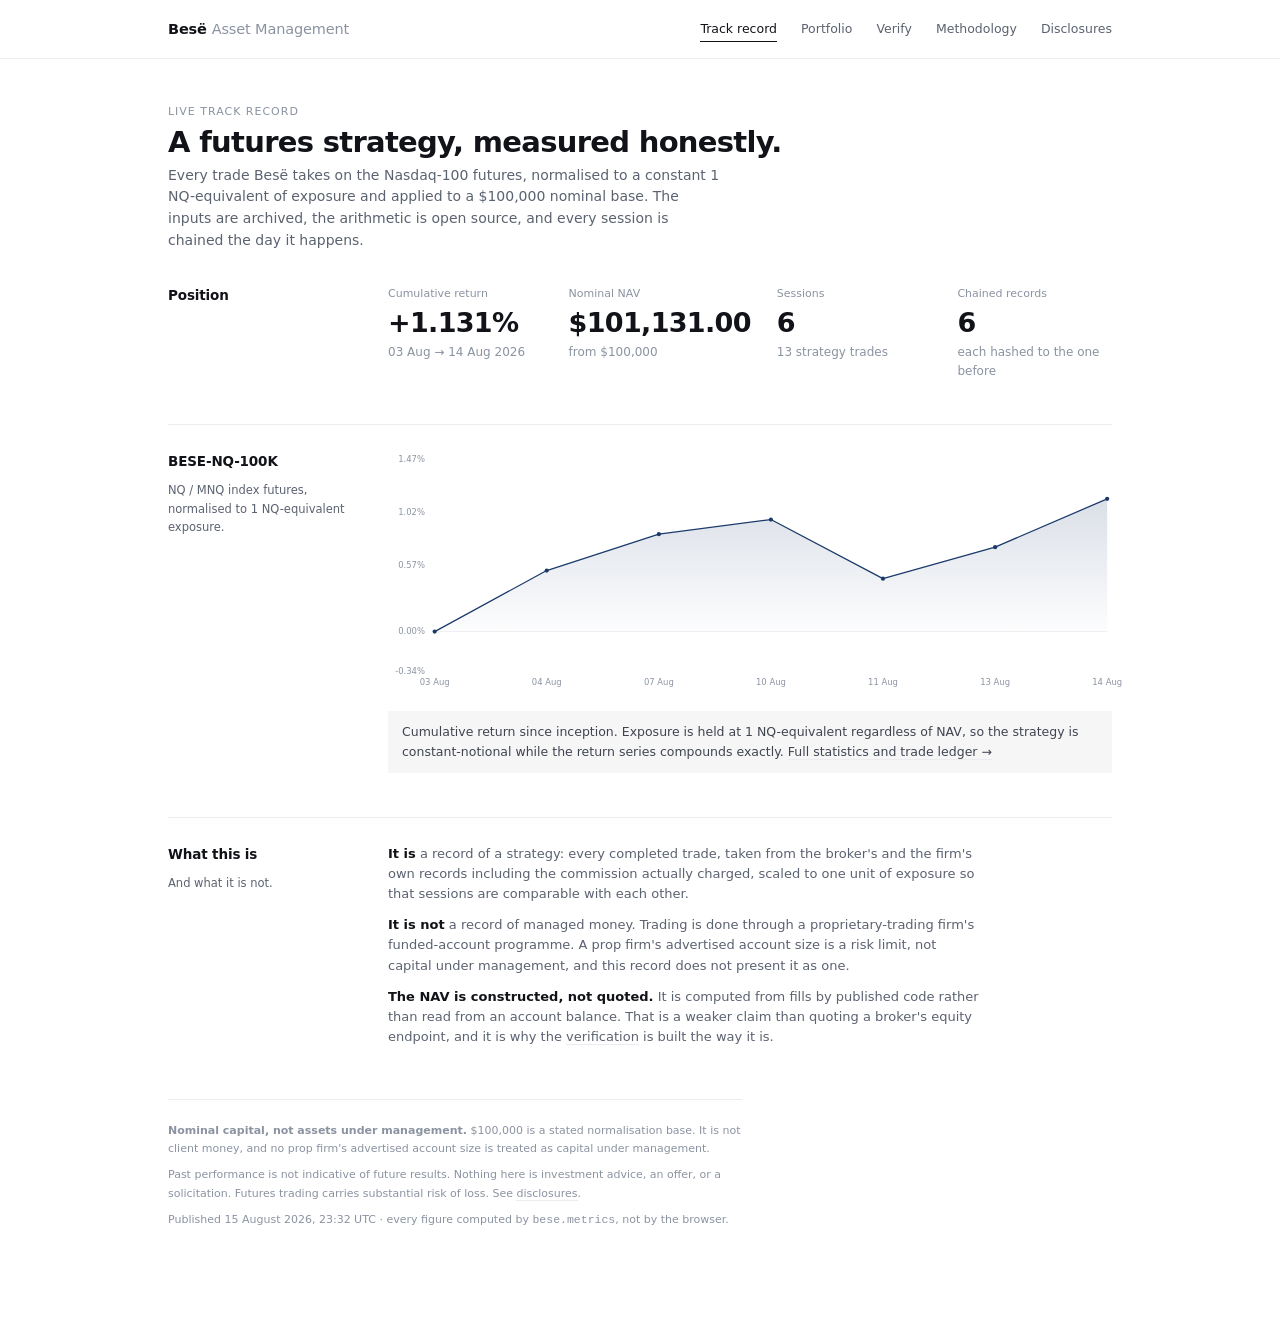
==== docs/index.html @ 55a3fff7 "publish 2026-08-14: NAV 101,131.00 (+1.1310%), 13 trades" ====
<!DOCTYPE html><html lang="en"><head><meta charset="utf-8">
<meta name="viewport" content="width=device-width,initial-scale=1">
<title>Track record · Besë Asset Management</title>
<link rel="stylesheet" href="style.css"></head><body>
<header class="top"><div class="in">
<a class="brand" href="index.html">Besë <span>Asset Management</span></a>
<nav><a href="index.html" class=on>Track record</a><a href="portfolio.html">Portfolio</a><a href="verify.html">Verify</a><a href="methodology.html">Methodology</a><a href="disclosures.html">Disclosures</a></nav></div></header>
<div class="wrap">
<p class="eyebrow">Live track record</p>
<h1>A futures strategy, measured honestly.</h1>
<p class="lede">Every trade Besë takes on the Nasdaq-100 futures, normalised to a
constant 1 NQ-equivalent of exposure and applied to a $100,000 nominal base. The
inputs are archived, the arithmetic is open source, and every session is chained
the day it happens.</p>
<section class="blk first"><div class="rail"><h2>Position</h2></div><div class="body"><div class="kpis"><div class="kpi"><div class="k">Cumulative return</div><div class="v">+1.131%</div><div class="n">03 Aug &#8594; 14 Aug 2026</div></div><div class="kpi"><div class="k">Nominal NAV</div><div class="v">$101,131.00</div><div class="n">from $100,000</div></div><div class="kpi"><div class="k">Sessions</div><div class="v">6</div><div class="n">13 strategy trades</div></div><div class="kpi"><div class="k">Chained records</div><div class="v">6</div><div class="n">each hashed to the one before</div></div></div></div></section>
<section class="blk"><div class="rail"><h2>BESE-NQ-100K</h2><div class="note">NQ / MNQ index futures, normalised to 1 NQ-equivalent exposure.</div></div><div class="body"><svg viewBox="0 0 900 300" class="chart" id="nav">
<defs><linearGradient id="gnav" x1="0" y1="0" x2="0" y2="1">
<stop offset="0%" stop-color="var(--accent)" stop-opacity=".16"/>
<stop offset="100%" stop-color="var(--accent)" stop-opacity=".01"/></linearGradient></defs>
<text class="ax" x="46" y="277.5" text-anchor="end">-0.34%</text><text class="ax" x="46" y="228.0" text-anchor="end">0.00%</text><text class="ax" x="46" y="145.5" text-anchor="end">0.57%</text><text class="ax" x="46" y="79.5" text-anchor="end">1.02%</text><text class="ax" x="46" y="13.5" text-anchor="end">1.47%</text><line class="zero" x1="58" x2="894" y1="224.5" y2="224.5"/><path d="M58.0 224.5 L58.0 224.5 L197.3 148.6 L336.7 103.4 L476.0 85.2 L615.3 158.7 L754.7 119.5 L894.0 59.5 L894.0 224.5 Z" fill="url(#gnav)"/><path class="line" d="M58.0 224.5 L197.3 148.6 L336.7 103.4 L476.0 85.2 L615.3 158.7 L754.7 119.5 L894.0 59.5"/><circle class="mark" cx="58.0" cy="224.5" r="2.6"/><circle class="mark" cx="197.3" cy="148.6" r="2.6"/><circle class="mark" cx="336.7" cy="103.4" r="2.6"/><circle class="mark" cx="476.0" cy="85.2" r="2.6"/><circle class="mark" cx="615.3" cy="158.7" r="2.6"/><circle class="mark" cx="754.7" cy="119.5" r="2.6"/><circle class="mark" cx="894.0" cy="59.5" r="2.6"/><text class="ax" x="58.0" y="291" text-anchor="middle">03 Aug</text><text class="ax" x="197.3" y="291" text-anchor="middle">04 Aug</text><text class="ax" x="336.7" y="291" text-anchor="middle">07 Aug</text><text class="ax" x="476.0" y="291" text-anchor="middle">10 Aug</text><text class="ax" x="615.3" y="291" text-anchor="middle">11 Aug</text><text class="ax" x="754.7" y="291" text-anchor="middle">13 Aug</text><text class="ax" x="894.0" y="291" text-anchor="middle">14 Aug</text>
<line class="cross" id="c-nav" y1="10" y2="274" style="display:none"/>
<circle class="focus" id="f-nav" r="4" style="display:none"/><rect class="hit" x="40.0" y="10" width="36" height="264" data-c="nav" data-x="58.0" data-y="224.5" data-title="03 Aug 2026" data-body="Cumulative 0.000% &#183; inception"/><rect class="hit" x="179.3" y="10" width="36" height="264" data-c="nav" data-x="197.3" data-y="148.6" data-title="04 Aug 2026" data-body="Cumulative +0.520% &#183; session +0.520%"/><rect class="hit" x="318.7" y="10" width="36" height="264" data-c="nav" data-x="336.7" data-y="103.4" data-title="07 Aug 2026" data-body="Cumulative +0.830% &#183; session +0.308%"/><rect class="hit" x="458.0" y="10" width="36" height="264" data-c="nav" data-x="476.0" data-y="85.2" data-title="10 Aug 2026" data-body="Cumulative +0.955% &#183; session +0.124%"/><rect class="hit" x="597.3" y="10" width="36" height="264" data-c="nav" data-x="615.3" data-y="158.7" data-title="11 Aug 2026" data-body="Cumulative +0.451% &#183; session -0.499%"/><rect class="hit" x="736.7" y="10" width="36" height="264" data-c="nav" data-x="754.7" data-y="119.5" data-title="13 Aug 2026" data-body="Cumulative +0.720% &#183; session +0.268%"/><rect class="hit" x="876.0" y="10" width="36" height="264" data-c="nav" data-x="894.0" data-y="59.5" data-title="14 Aug 2026" data-body="Cumulative +1.131% &#183; session +0.408%"/></svg><p class="notice">Cumulative return since inception. Exposure is held at 1 NQ-equivalent regardless of NAV, so the strategy is constant-notional while the return series compounds exactly. <a href="portfolio.html">Full statistics and trade ledger &#8594;</a></p></div></section>
<section class="blk"><div class="rail"><h2>What this is</h2><div class="note">And what it is not.</div></div><div class="body"><div class="prose">
<p><b>It is</b> a record of a strategy: every completed trade, taken from the
broker's and the firm's own records including the commission actually charged,
scaled to one unit of exposure so that sessions are comparable with each other.</p>
<p><b>It is not</b> a record of managed money. Trading is done through a
proprietary-trading firm's funded-account programme. A prop firm's advertised
account size is a risk limit, not capital under management, and this record does
not present it as one.</p>
<p><b>The NAV is constructed, not quoted.</b> It is computed from fills by
published code rather than read from an account balance. That is a weaker claim
than quoting a broker's equity endpoint, and it is why the
<a href="verify.html">verification</a> is built the way it is.</p></div></div></section>
<div class="foot">
<p><b>Nominal capital, not assets under management.</b> $100,000 is a stated
normalisation base. It is not client money, and no prop firm's advertised
account size is treated as capital under management.</p>
<p>Past performance is not indicative of future results. Nothing here is
investment advice, an offer, or a solicitation. Futures trading carries
substantial risk of loss. See <a href="disclosures.html">disclosures</a>.</p>
<p>Published 15 August 2026, 23:32 UTC · every figure computed by
<span class="mono">bese.metrics</span>, not by the browser.</p>
</div></div><div class="tip" id="tip"></div><script src="app.js"></script></body></html>
---- docs/style.css ----
:root{color-scheme:light dark;
--bg:#ffffff;--bg-subtle:#fafafa;--fg:#111318;--fg-muted:#5b6270;--fg-faint:#8b93a1;
--hairline:#ececf0;--up:#10814a;--down:#c0392f;--accent:#1b3a6b;--bench:#9aa3b2;
--warn-bg:#f6f6f7;--warn-fg:#3f4450}
@media(prefers-color-scheme:dark){:root{
--bg:#0d0f12;--bg-subtle:#121519;--fg:#eef1f5;--fg-muted:#a2abba;--fg-faint:#6f7889;
--hairline:#23272e;--up:#3ddc97;--down:#ff7a6e;--accent:#9dc0f5;--bench:#616b7c;
--warn-bg:#16181c;--warn-fg:#c7cdd8}}
*{box-sizing:border-box}
body{margin:0;background:var(--bg);color:var(--fg);
font:14px/1.55 system-ui,-apple-system,"Segoe UI",sans-serif;
-webkit-font-smoothing:antialiased;text-rendering:optimizeLegibility}
a{color:inherit;text-decoration:none;border-bottom:1px solid var(--hairline)}
a:hover{border-bottom-color:var(--fg-muted)}
.mono{font-family:ui-monospace,SFMono-Regular,Menlo,monospace;font-size:11.5px}

.top{border-bottom:1px solid var(--hairline);background:var(--bg);
position:sticky;top:0;z-index:5}
.top .in{max-width:1000px;margin:0 auto;padding:0 28px;display:flex;
align-items:center;gap:28px;height:58px}
.brand{font-size:14.5px;font-weight:600;letter-spacing:-.01em;border:0}
.brand span{color:var(--fg-faint);font-weight:400}
.top nav{margin-left:auto;display:flex;gap:24px}
.top nav a{font-size:12.5px;color:var(--fg-muted);border:0;padding:3px 0;
border-bottom:1.5px solid transparent}
.top nav a:hover{color:var(--fg)}
.top nav a.on{color:var(--fg);border-bottom-color:var(--fg)}

.wrap{max-width:1000px;margin:0 auto;padding:44px 28px 80px}
.eyebrow{font-size:11px;letter-spacing:.09em;text-transform:uppercase;
color:var(--fg-faint);margin:0}
h1{font-size:29px;font-weight:600;letter-spacing:-.024em;line-height:1.12;
margin:.4rem 0 .35rem}
.lede{color:var(--fg-muted);font-size:14px;margin:0;max-width:62ch}

/* Two-column section: a heading rail, then the content. One hairline above and
   no box around it. Every block aligns to the same two vertical rules. */
section.blk{display:grid;grid-template-columns:180px 1fr;gap:0 40px;
margin-top:44px;padding-top:26px;border-top:1px solid var(--hairline)}
section.blk.first{border-top:0;margin-top:34px;padding-top:0}
section.blk>.rail h2{font-size:13.5px;font-weight:600;letter-spacing:-.01em;margin:0}
section.blk>.rail .note{margin-top:9px;font-size:11.5px;color:var(--fg-muted);
line-height:1.6}
section.blk>.body{min-width:0}
@media(max-width:800px){section.blk{grid-template-columns:1fr;gap:14px}}

/* KPI: label, big number, note. No border, no ground. */
.kpis{display:grid;grid-template-columns:repeat(4,1fr);gap:30px 26px}
@media(max-width:800px){.kpis{grid-template-columns:repeat(2,1fr)}}
.kpi .k{font-size:11px;color:var(--fg-faint)}
.kpi .v{margin-top:7px;font-size:27px;font-weight:600;letter-spacing:-.025em;
line-height:1;font-variant-numeric:tabular-nums}
.kpi .n{margin-top:7px;font-size:12px;color:var(--fg-faint)}

.chart{width:100%;height:auto;display:block;overflow:visible}
.ax{fill:var(--fg-faint);font-size:10.5px;font-variant-numeric:tabular-nums}
.zero{stroke:var(--hairline);stroke-width:1}
.line{fill:none;stroke:var(--accent);stroke-width:1.6;stroke-linejoin:round;
stroke-linecap:round}
.mark{fill:var(--accent)}
.focus{fill:var(--accent)}
.cross{stroke:var(--hairline);stroke-width:1}
.hit{fill:transparent;cursor:crosshair}
.bar.up{fill:var(--up)}.bar.down{fill:var(--down)}
.val{font-size:10.5px;font-weight:500;font-variant-numeric:tabular-nums;
fill:var(--fg-faint)}
.val.up{fill:var(--up)}.val.down{fill:var(--down)}
.dd-fill{fill:var(--down);fill-opacity:.10}
.dd-line{fill:none;stroke:var(--down);stroke-width:1.4;stroke-linejoin:round}

.ledger{display:grid;grid-template-columns:repeat(2,1fr);gap:2px 44px}
@media(max-width:800px){.ledger{grid-template-columns:1fr}}
.ledger h3{font-size:10px;letter-spacing:.07em;text-transform:uppercase;
color:var(--fg-faint);font-weight:600;margin:18px 0 4px}
.row{display:flex;align-items:baseline;gap:14px;padding:7px 0;
border-bottom:1px solid var(--hairline)}
.row dt{font-size:12.5px;color:var(--fg-muted)}
.row dt small{color:var(--fg-faint);font-size:11px}
.row dd{margin:0 0 0 auto;text-align:right;white-space:nowrap;
font-size:13px;font-variant-numeric:tabular-nums}
.held-inline{font-size:11.5px;color:var(--fg-faint)}
.up{color:var(--up)}.down{color:var(--down)}
svg .up,svg .down{color:inherit}

table{width:100%;border-collapse:collapse;font-size:12px}
th{text-align:left;font-weight:600;font-size:10px;letter-spacing:.07em;
text-transform:uppercase;color:var(--fg-faint);padding:0 10px 7px 0;
border-bottom:1px solid var(--hairline);white-space:nowrap}
td{padding:7px 10px 7px 0;border-bottom:1px solid var(--hairline);
vertical-align:baseline}
td.n,th.n{text-align:right;font-variant-numeric:tabular-nums}
td.dim{color:var(--fg-faint)}td.strong{font-weight:600}
tr.merged td{background:var(--bg-subtle)}
.tag{font-size:10px;color:var(--fg-faint);white-space:nowrap;margin-right:6px}
/* A withheld statistic is not a warning, it is an absence: set apart by ground
   and weight, never by hue. */
.notice{background:var(--warn-bg);color:var(--warn-fg);padding:11px 14px;
font-size:12.5px;line-height:1.6;margin:18px 0 0}
.prose p{color:var(--fg-muted);font-size:13px;max-width:72ch;margin:0 0 11px}
.prose p:last-child{margin-bottom:0}
.prose b,.prose strong{color:var(--fg)}
pre{background:var(--bg-subtle);padding:13px 15px;overflow-x:auto;
font-size:11px;line-height:1.55;
font-family:ui-monospace,SFMono-Regular,Menlo,monospace;margin:0 0 11px}
.empty{color:var(--fg-faint);font-size:12.5px;padding:16px 0}
.foot{border-top:1px solid var(--hairline);margin-top:52px;padding:22px 0 0;
font-size:11px;color:var(--fg-faint);max-width:82ch;line-height:1.65}
.foot p{margin:0 0 8px}
.tip{position:fixed;pointer-events:none;opacity:0;transition:opacity .1s;
background:var(--bg);border:1px solid var(--hairline);padding:8px 11px;
font-size:12px;z-index:9}
.tip b{display:block;font-size:10.5px;color:var(--fg-faint);font-weight:400;
margin-bottom:3px}
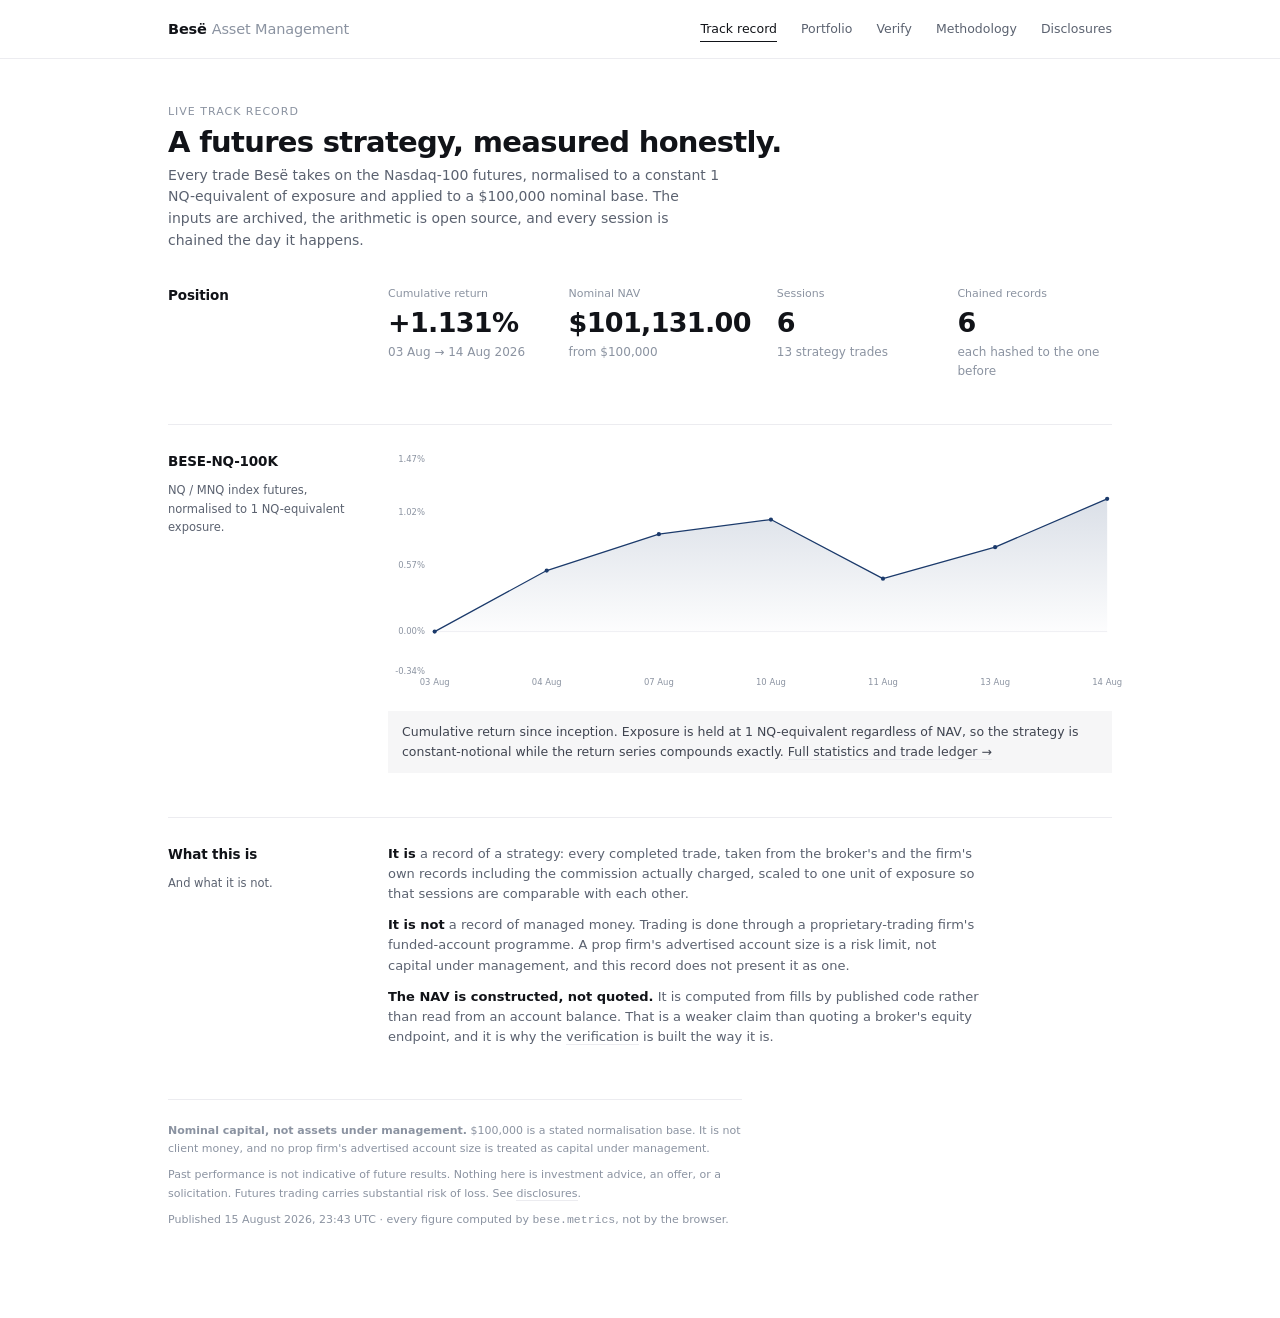
==== commit 0df5c18f: "publish 2026-08-14: NAV 101,131.00 (+1.1310%), 13 trades" ====
--- a/docs/index.html
+++ b/docs/index.html
@@ -39,6 +39,6 @@
 <p>Past performance is not indicative of future results. Nothing here is
 investment advice, an offer, or a solicitation. Futures trading carries
 substantial risk of loss. See <a href="disclosures.html">disclosures</a>.</p>
-<p>Published 15 August 2026, 23:32 UTC · every figure computed by
+<p>Published 15 August 2026, 23:43 UTC · every figure computed by
 <span class="mono">bese.metrics</span>, not by the browser.</p>
 </div></div><div class="tip" id="tip"></div><script src="app.js"></script></body></html>
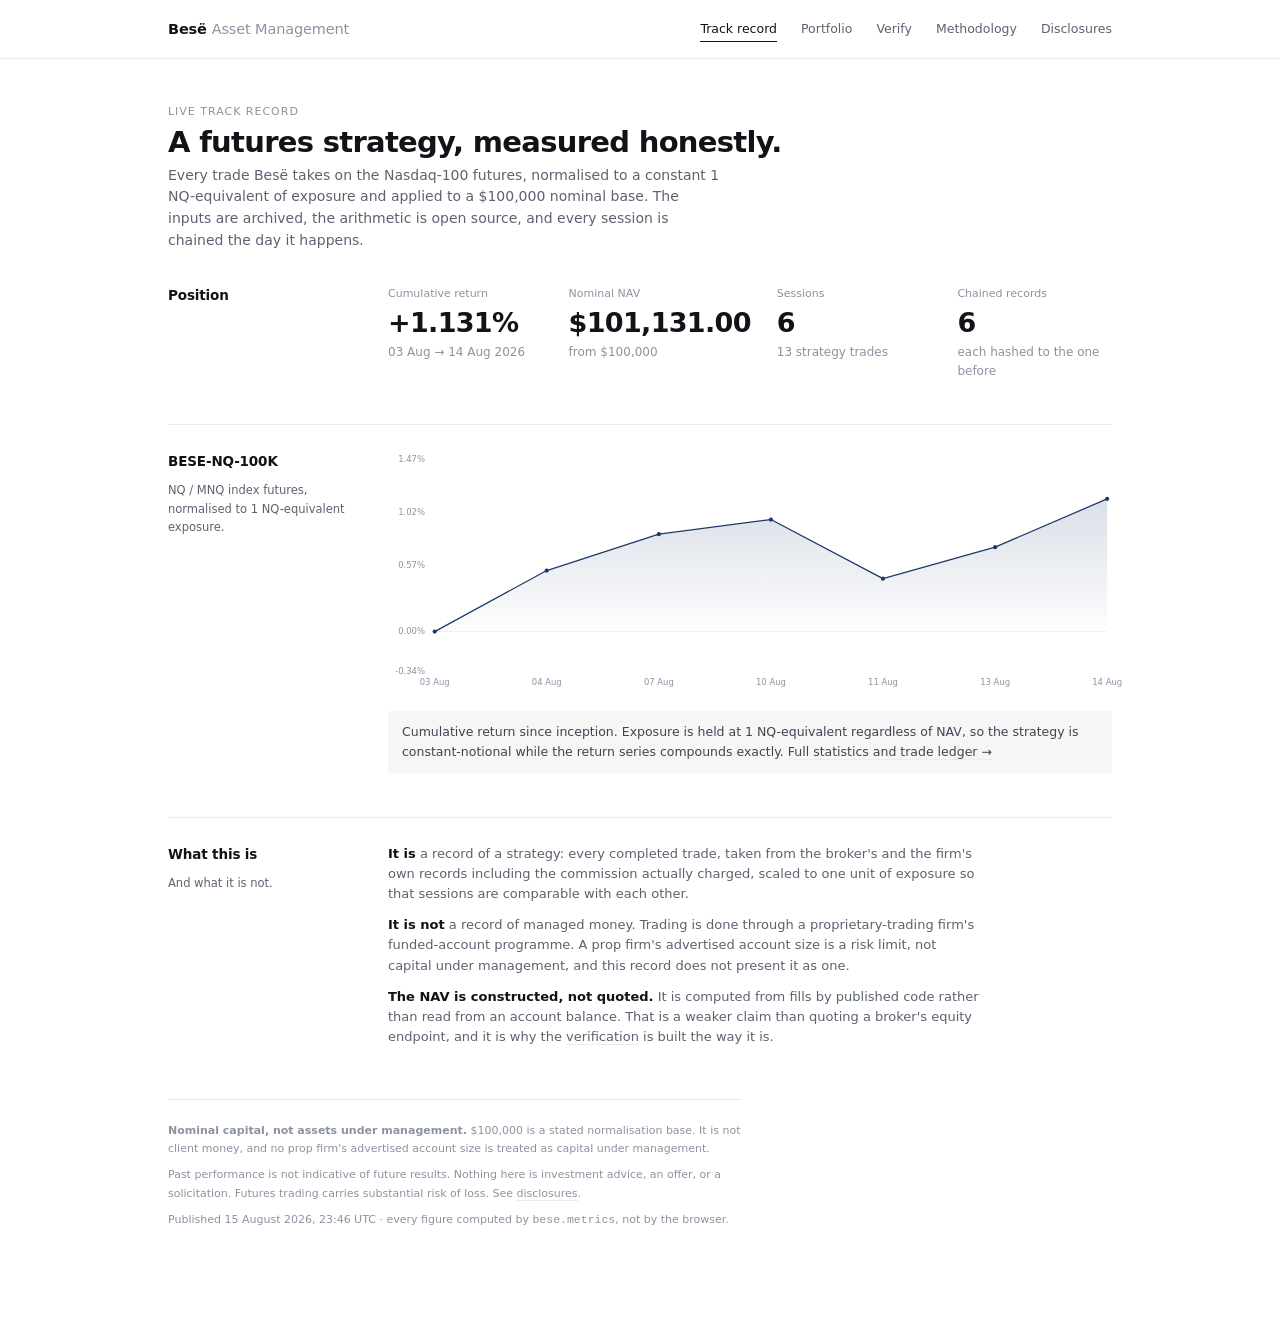
==== commit 8f3b60c2: "publish 2026-08-14: NAV 101,131.00 (+1.1310%), 13 trades" ====
--- a/docs/index.html
+++ b/docs/index.html
@@ -39,6 +39,6 @@
 <p>Past performance is not indicative of future results. Nothing here is
 investment advice, an offer, or a solicitation. Futures trading carries
 substantial risk of loss. See <a href="disclosures.html">disclosures</a>.</p>
-<p>Published 15 August 2026, 23:43 UTC · every figure computed by
+<p>Published 15 August 2026, 23:46 UTC · every figure computed by
 <span class="mono">bese.metrics</span>, not by the browser.</p>
 </div></div><div class="tip" id="tip"></div><script src="app.js"></script></body></html>
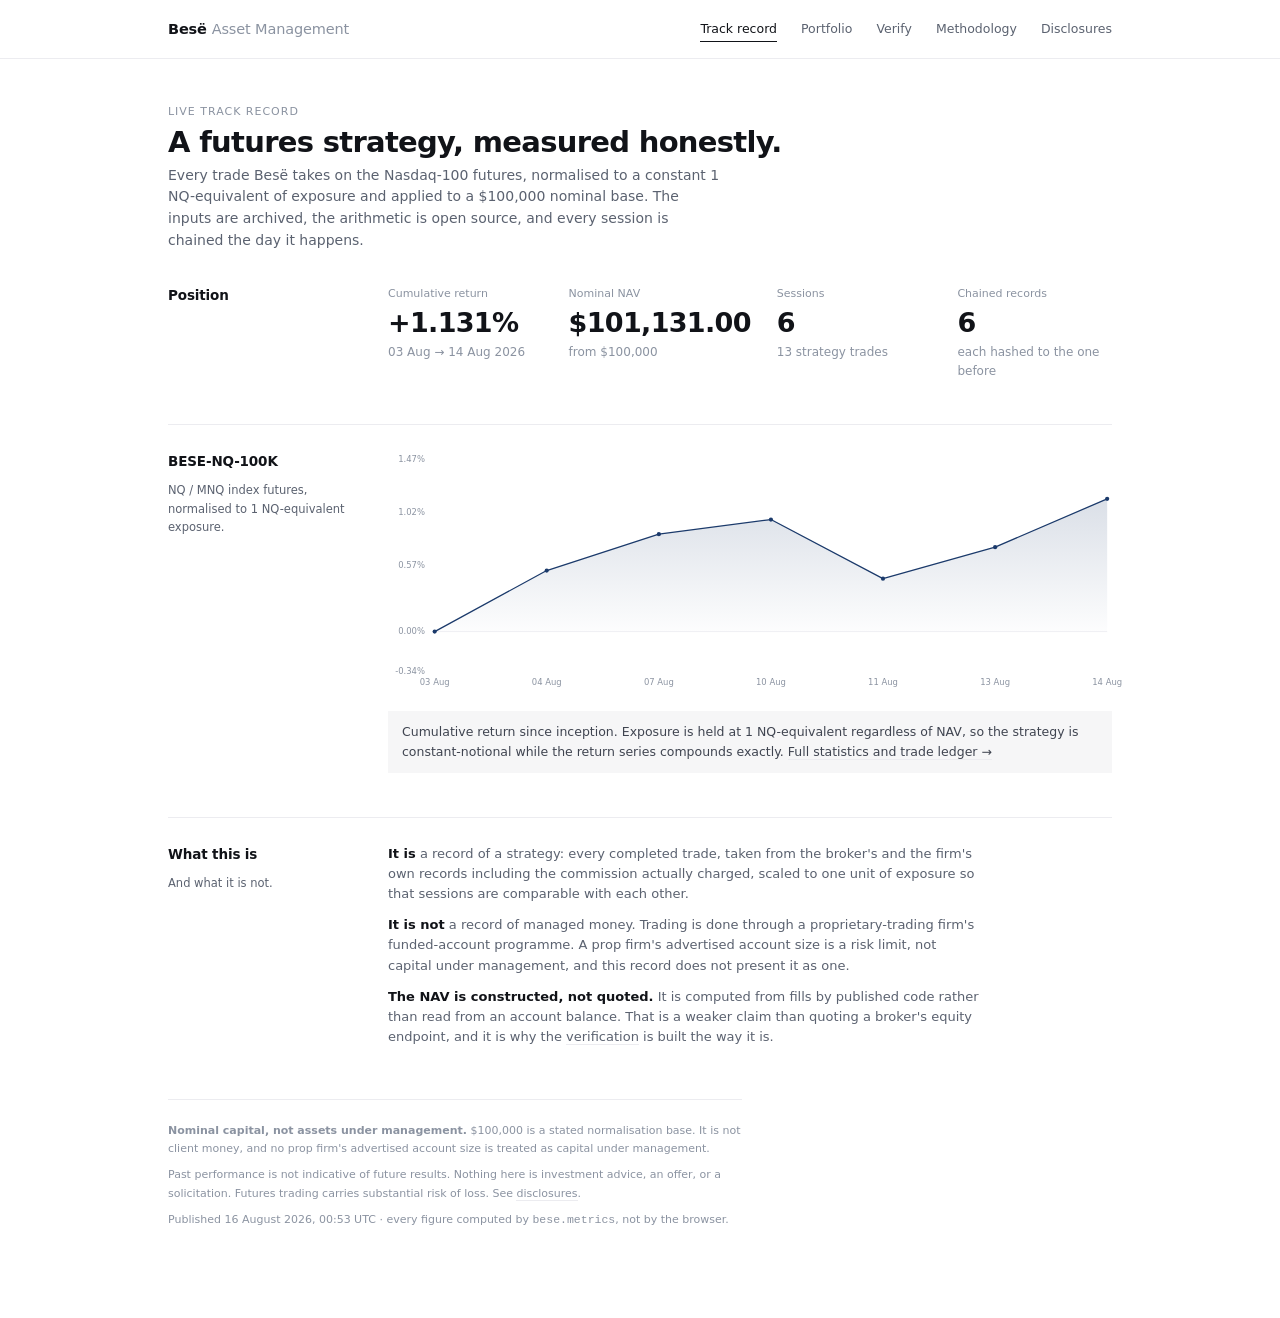
==== commit bed60d7f: "Audit fixes: the chain now covers what the site says it covers" ====
--- a/docs/index.html
+++ b/docs/index.html
@@ -39,6 +39,6 @@
 <p>Past performance is not indicative of future results. Nothing here is
 investment advice, an offer, or a solicitation. Futures trading carries
 substantial risk of loss. See <a href="disclosures.html">disclosures</a>.</p>
-<p>Published 15 August 2026, 23:46 UTC · every figure computed by
+<p>Published 16 August 2026, 00:53 UTC · every figure computed by
 <span class="mono">bese.metrics</span>, not by the browser.</p>
 </div></div><div class="tip" id="tip"></div><script src="app.js"></script></body></html>
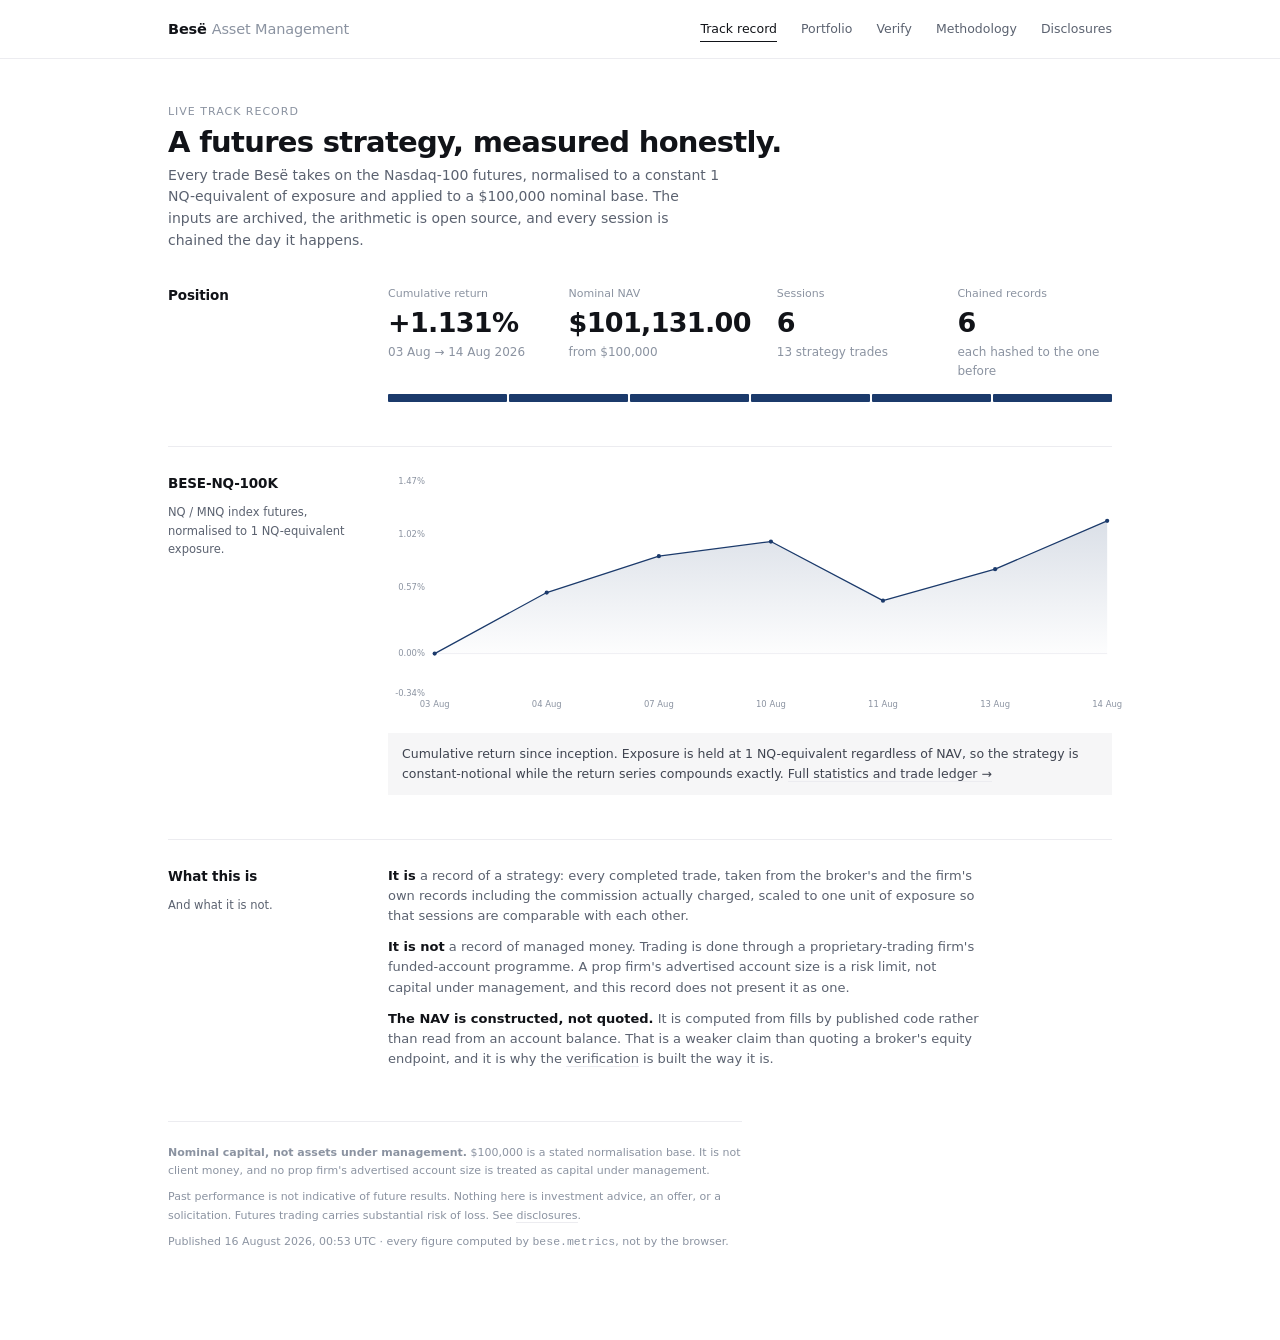
==== commit 6567b75a: "render: rebuild the site from the published record" ====
--- a/docs/index.html
+++ b/docs/index.html
@@ -12,14 +12,20 @@
 constant 1 NQ-equivalent of exposure and applied to a $100,000 nominal base. The
 inputs are archived, the arithmetic is open source, and every session is chained
 the day it happens.</p>
-<section class="blk first"><div class="rail"><h2>Position</h2></div><div class="body"><div class="kpis"><div class="kpi"><div class="k">Cumulative return</div><div class="v">+1.131%</div><div class="n">03 Aug &#8594; 14 Aug 2026</div></div><div class="kpi"><div class="k">Nominal NAV</div><div class="v">$101,131.00</div><div class="n">from $100,000</div></div><div class="kpi"><div class="k">Sessions</div><div class="v">6</div><div class="n">13 strategy trades</div></div><div class="kpi"><div class="k">Chained records</div><div class="v">6</div><div class="n">each hashed to the one before</div></div></div></div></section>
-<section class="blk"><div class="rail"><h2>BESE-NQ-100K</h2><div class="note">NQ / MNQ index futures, normalised to 1 NQ-equivalent exposure.</div></div><div class="body"><svg viewBox="0 0 900 300" class="chart" id="nav">
+<section class="blk first"><div class="rail"><h2>Position</h2></div><div class="body"><div class="kpis"><div class="kpi"><div class="k">Cumulative return</div><div class="v">+1.131%</div><div class="n">03 Aug &#8594; 14 Aug 2026</div></div><div class="kpi"><div class="k">Nominal NAV</div><div class="v">$101,131.00</div><div class="n">from $100,000</div></div><div class="kpi"><div class="k">Sessions</div><div class="v">6</div><div class="n">13 strategy trades</div></div><div class="kpi"><div class="k">Chained records</div><div class="v">6</div><div class="n">each hashed to the one before</div></div></div><div class="strip compact"><span class="seg anchored" title="2026-08-04 · anchored in Bitcoin block 962654"></span><span class="seg anchored" title="2026-08-07 · anchored in Bitcoin block 962654"></span><span class="seg anchored" title="2026-08-10 · anchored in Bitcoin block 962654"></span><span class="seg anchored" title="2026-08-11 · anchored in Bitcoin block 962654"></span><span class="seg anchored" title="2026-08-13 · anchored in Bitcoin block 962654"></span><span class="seg anchored" title="2026-08-14 · anchored in Bitcoin block 962654"></span></div></div></section>
+<section class="blk"><div class="rail"><h2>BESE-NQ-100K</h2><div class="note">NQ / MNQ index futures, normalised to 1 NQ-equivalent exposure.</div></div><div class="body"><div class="c-wide"><svg viewBox="0 0 900 300" class="chart" id="nav">
 <defs><linearGradient id="gnav" x1="0" y1="0" x2="0" y2="1">
 <stop offset="0%" stop-color="var(--accent)" stop-opacity=".16"/>
 <stop offset="100%" stop-color="var(--accent)" stop-opacity=".01"/></linearGradient></defs>
 <text class="ax" x="46" y="277.5" text-anchor="end">-0.34%</text><text class="ax" x="46" y="228.0" text-anchor="end">0.00%</text><text class="ax" x="46" y="145.5" text-anchor="end">0.57%</text><text class="ax" x="46" y="79.5" text-anchor="end">1.02%</text><text class="ax" x="46" y="13.5" text-anchor="end">1.47%</text><line class="zero" x1="58" x2="894" y1="224.5" y2="224.5"/><path d="M58.0 224.5 L58.0 224.5 L197.3 148.6 L336.7 103.4 L476.0 85.2 L615.3 158.7 L754.7 119.5 L894.0 59.5 L894.0 224.5 Z" fill="url(#gnav)"/><path class="line" d="M58.0 224.5 L197.3 148.6 L336.7 103.4 L476.0 85.2 L615.3 158.7 L754.7 119.5 L894.0 59.5"/><circle class="mark" cx="58.0" cy="224.5" r="2.6"/><circle class="mark" cx="197.3" cy="148.6" r="2.6"/><circle class="mark" cx="336.7" cy="103.4" r="2.6"/><circle class="mark" cx="476.0" cy="85.2" r="2.6"/><circle class="mark" cx="615.3" cy="158.7" r="2.6"/><circle class="mark" cx="754.7" cy="119.5" r="2.6"/><circle class="mark" cx="894.0" cy="59.5" r="2.6"/><text class="ax" x="58.0" y="291" text-anchor="middle">03 Aug</text><text class="ax" x="197.3" y="291" text-anchor="middle">04 Aug</text><text class="ax" x="336.7" y="291" text-anchor="middle">07 Aug</text><text class="ax" x="476.0" y="291" text-anchor="middle">10 Aug</text><text class="ax" x="615.3" y="291" text-anchor="middle">11 Aug</text><text class="ax" x="754.7" y="291" text-anchor="middle">13 Aug</text><text class="ax" x="894.0" y="291" text-anchor="middle">14 Aug</text>
 <line class="cross" id="c-nav" y1="10" y2="274" style="display:none"/>
-<circle class="focus" id="f-nav" r="4" style="display:none"/><rect class="hit" x="40.0" y="10" width="36" height="264" data-c="nav" data-x="58.0" data-y="224.5" data-title="03 Aug 2026" data-body="Cumulative 0.000% &#183; inception"/><rect class="hit" x="179.3" y="10" width="36" height="264" data-c="nav" data-x="197.3" data-y="148.6" data-title="04 Aug 2026" data-body="Cumulative +0.520% &#183; session +0.520%"/><rect class="hit" x="318.7" y="10" width="36" height="264" data-c="nav" data-x="336.7" data-y="103.4" data-title="07 Aug 2026" data-body="Cumulative +0.830% &#183; session +0.308%"/><rect class="hit" x="458.0" y="10" width="36" height="264" data-c="nav" data-x="476.0" data-y="85.2" data-title="10 Aug 2026" data-body="Cumulative +0.955% &#183; session +0.124%"/><rect class="hit" x="597.3" y="10" width="36" height="264" data-c="nav" data-x="615.3" data-y="158.7" data-title="11 Aug 2026" data-body="Cumulative +0.451% &#183; session -0.499%"/><rect class="hit" x="736.7" y="10" width="36" height="264" data-c="nav" data-x="754.7" data-y="119.5" data-title="13 Aug 2026" data-body="Cumulative +0.720% &#183; session +0.268%"/><rect class="hit" x="876.0" y="10" width="36" height="264" data-c="nav" data-x="894.0" data-y="59.5" data-title="14 Aug 2026" data-body="Cumulative +1.131% &#183; session +0.408%"/></svg><p class="notice">Cumulative return since inception. Exposure is held at 1 NQ-equivalent regardless of NAV, so the strategy is constant-notional while the return series compounds exactly. <a href="portfolio.html">Full statistics and trade ledger &#8594;</a></p></div></section>
+<circle class="focus" id="f-nav" r="4" style="display:none"/><rect class="hit" x="40.0" y="10" width="36" height="264" data-c="nav" data-x="58.0" data-y="224.5" data-title="03 Aug 2026" data-body="Cumulative 0.000% &#183; inception"/><rect class="hit" x="179.3" y="10" width="36" height="264" data-c="nav" data-x="197.3" data-y="148.6" data-title="04 Aug 2026" data-body="Cumulative +0.520% &#183; session +0.520%"/><rect class="hit" x="318.7" y="10" width="36" height="264" data-c="nav" data-x="336.7" data-y="103.4" data-title="07 Aug 2026" data-body="Cumulative +0.830% &#183; session +0.308%"/><rect class="hit" x="458.0" y="10" width="36" height="264" data-c="nav" data-x="476.0" data-y="85.2" data-title="10 Aug 2026" data-body="Cumulative +0.955% &#183; session +0.124%"/><rect class="hit" x="597.3" y="10" width="36" height="264" data-c="nav" data-x="615.3" data-y="158.7" data-title="11 Aug 2026" data-body="Cumulative +0.451% &#183; session -0.499%"/><rect class="hit" x="736.7" y="10" width="36" height="264" data-c="nav" data-x="754.7" data-y="119.5" data-title="13 Aug 2026" data-body="Cumulative +0.720% &#183; session +0.268%"/><rect class="hit" x="876.0" y="10" width="36" height="264" data-c="nav" data-x="894.0" data-y="59.5" data-title="14 Aug 2026" data-body="Cumulative +1.131% &#183; session +0.408%"/></svg></div><div class="c-narrow"><svg viewBox="0 0 430 300" class="chart" id="nav-m">
+<defs><linearGradient id="gnav-m" x1="0" y1="0" x2="0" y2="1">
+<stop offset="0%" stop-color="var(--accent)" stop-opacity=".16"/>
+<stop offset="100%" stop-color="var(--accent)" stop-opacity=".01"/></linearGradient></defs>
+<text class="ax" x="34" y="277.5" text-anchor="end">-0.34%</text><text class="ax" x="34" y="228.0" text-anchor="end">0.00%</text><text class="ax" x="34" y="145.5" text-anchor="end">0.57%</text><text class="ax" x="34" y="79.5" text-anchor="end">1.02%</text><text class="ax" x="34" y="13.5" text-anchor="end">1.47%</text><line class="zero" x1="46" x2="408" y1="224.5" y2="224.5"/><path d="M46.0 224.5 L46.0 224.5 L106.3 148.6 L166.7 103.4 L227.0 85.2 L287.3 158.7 L347.7 119.5 L408.0 59.5 L408.0 224.5 Z" fill="url(#gnav-m)"/><path class="line" d="M46.0 224.5 L106.3 148.6 L166.7 103.4 L227.0 85.2 L287.3 158.7 L347.7 119.5 L408.0 59.5"/><circle class="mark" cx="46.0" cy="224.5" r="2.6"/><circle class="mark" cx="106.3" cy="148.6" r="2.6"/><circle class="mark" cx="166.7" cy="103.4" r="2.6"/><circle class="mark" cx="227.0" cy="85.2" r="2.6"/><circle class="mark" cx="287.3" cy="158.7" r="2.6"/><circle class="mark" cx="347.7" cy="119.5" r="2.6"/><circle class="mark" cx="408.0" cy="59.5" r="2.6"/><text class="ax" x="46.0" y="291" text-anchor="middle">03 Aug</text><text class="ax" x="106.3" y="291" text-anchor="middle">04 Aug</text><text class="ax" x="166.7" y="291" text-anchor="middle">07 Aug</text><text class="ax" x="227.0" y="291" text-anchor="middle">10 Aug</text><text class="ax" x="287.3" y="291" text-anchor="middle">11 Aug</text><text class="ax" x="347.7" y="291" text-anchor="middle">13 Aug</text><text class="ax" x="408.0" y="291" text-anchor="middle">14 Aug</text>
+<line class="cross" id="c-nav-m" y1="10" y2="274" style="display:none"/>
+<circle class="focus" id="f-nav-m" r="4" style="display:none"/><rect class="hit" x="28.0" y="10" width="36" height="264" data-c="nav-m" data-x="46.0" data-y="224.5" data-title="03 Aug 2026" data-body="Cumulative 0.000% &#183; inception"/><rect class="hit" x="88.3" y="10" width="36" height="264" data-c="nav-m" data-x="106.3" data-y="148.6" data-title="04 Aug 2026" data-body="Cumulative +0.520% &#183; session +0.520%"/><rect class="hit" x="148.7" y="10" width="36" height="264" data-c="nav-m" data-x="166.7" data-y="103.4" data-title="07 Aug 2026" data-body="Cumulative +0.830% &#183; session +0.308%"/><rect class="hit" x="209.0" y="10" width="36" height="264" data-c="nav-m" data-x="227.0" data-y="85.2" data-title="10 Aug 2026" data-body="Cumulative +0.955% &#183; session +0.124%"/><rect class="hit" x="269.3" y="10" width="36" height="264" data-c="nav-m" data-x="287.3" data-y="158.7" data-title="11 Aug 2026" data-body="Cumulative +0.451% &#183; session -0.499%"/><rect class="hit" x="329.7" y="10" width="36" height="264" data-c="nav-m" data-x="347.7" data-y="119.5" data-title="13 Aug 2026" data-body="Cumulative +0.720% &#183; session +0.268%"/><rect class="hit" x="390.0" y="10" width="36" height="264" data-c="nav-m" data-x="408.0" data-y="59.5" data-title="14 Aug 2026" data-body="Cumulative +1.131% &#183; session +0.408%"/></svg></div><p class="notice">Cumulative return since inception. Exposure is held at 1 NQ-equivalent regardless of NAV, so the strategy is constant-notional while the return series compounds exactly. <a href="portfolio.html">Full statistics and trade ledger &#8594;</a></p></div></section>
 <section class="blk"><div class="rail"><h2>What this is</h2><div class="note">And what it is not.</div></div><div class="body"><div class="prose">
 <p><b>It is</b> a record of a strategy: every completed trade, taken from the
 broker's and the firm's own records including the commission actually charged,
--- a/docs/style.css
+++ b/docs/style.css
@@ -1,10 +1,10 @@
 :root{color-scheme:light dark;
 --bg:#ffffff;--bg-subtle:#fafafa;--fg:#111318;--fg-muted:#5b6270;--fg-faint:#8b93a1;
---hairline:#ececf0;--up:#10814a;--down:#c0392f;--accent:#1b3a6b;--bench:#9aa3b2;
+--hairline:#ececf0;--up:#0d8b7d;--down:#b91c1c;--accent:#1b3a6b;--bench:#9aa3b2;
 --warn-bg:#f6f6f7;--warn-fg:#3f4450}
 @media(prefers-color-scheme:dark){:root{
 --bg:#0d0f12;--bg-subtle:#121519;--fg:#eef1f5;--fg-muted:#a2abba;--fg-faint:#6f7889;
---hairline:#23272e;--up:#3ddc97;--down:#ff7a6e;--accent:#9dc0f5;--bench:#616b7c;
+--hairline:#23272e;--up:#14b8a6;--down:#ff7a6e;--accent:#9dc0f5;--bench:#616b7c;
 --warn-bg:#16181c;--warn-fg:#c7cdd8}}
 *{box-sizing:border-box}
 body{margin:0;background:var(--bg);color:var(--fg);
@@ -53,10 +53,22 @@
 .kpi .n{margin-top:7px;font-size:12px;color:var(--fg-faint)}
 
 .chart{width:100%;height:auto;display:block;overflow:visible}
+.c-narrow{display:none}
 .ax{fill:var(--fg-faint);font-size:10.5px;font-variant-numeric:tabular-nums}
 .zero{stroke:var(--hairline);stroke-width:1}
 .line{fill:none;stroke:var(--accent);stroke-width:1.6;stroke-linejoin:round;
 stroke-linecap:round}
+/* The chain ribbon. One segment per session, a 2px surface gap between them so
+   the links read as separate without a border on each. Anchored segments carry
+   the accent; unanchored ones sit back at hairline weight -- the difference
+   between proven and merely claimed, shown rather than captioned. */
+.strip{display:flex;gap:2px;margin:0 0 9px;height:26px}
+.strip .seg{flex:1 1 0;min-width:2px;background:var(--hairline);border-radius:1px}
+.strip .seg.anchored{background:var(--accent)}
+.strip.compact{height:8px;margin:14px 0 0}
+.strip-ends{display:flex;justify-content:space-between;gap:12px;margin:0 0 20px;
+font-size:11px;color:var(--fg-faint);font-variant-numeric:tabular-nums}
+.strip-ends span:nth-child(2){color:var(--fg-muted)}
 .mark{fill:var(--accent)}
 .focus{fill:var(--accent)}
 .cross{stroke:var(--hairline);stroke-width:1}
@@ -83,6 +95,8 @@
 svg .up,svg .down{color:inherit}
 
 table{width:100%;border-collapse:collapse;font-size:12px}
+.tw{overflow-x:auto;-webkit-overflow-scrolling:touch}
+.tw table{min-width:max-content}
 th{text-align:left;font-weight:600;font-size:10px;letter-spacing:.07em;
 text-transform:uppercase;color:var(--fg-faint);padding:0 10px 7px 0;
 border-bottom:1px solid var(--hairline);white-space:nowrap}
@@ -99,6 +113,47 @@
 .prose p{color:var(--fg-muted);font-size:13px;max-width:72ch;margin:0 0 11px}
 .prose p:last-child{margin-bottom:0}
 .prose b,.prose strong{color:var(--fg)}
+/* The only outbound links on the site. Given a hairline underline like every
+   other link, plus a little more air, so they read as actions rather than as
+   running text. */
+.prose a[href^="http"]{color:var(--accent);
+  border-bottom-color:color-mix(in srgb,var(--accent) 35%,transparent)}
+.prose p.links{display:flex;flex-wrap:wrap;gap:18px;margin-top:16px}
+.prose p.links a{font-size:12.5px;letter-spacing:.01em}
+/* ---------------------------------------------------------------- phones ---
+   Below 640px the two-column section grid has already collapsed; what is left
+   is the header, which ran off the side, and the charts, whose type was being
+   scaled into illegibility. */
+@media(max-width:640px){
+  .wrap{padding:26px 18px 56px}
+  /* Brand on its own line, navigation on the next, scrolled sideways if it
+     does not fit. Wrapping it to two rows instead would push the content of
+     every page down by another line on the smallest screens. */
+  .top .in{flex-direction:column;align-items:stretch;gap:0;height:auto;
+    padding:10px 0 0}
+  .brand{padding:0 18px 8px}
+  .top nav{margin-left:0;flex-wrap:wrap;gap:6px 18px;padding:0 18px 9px}
+  .top nav a{white-space:nowrap;font-size:12px}
+  .c-wide{display:none}
+  .c-narrow{display:block}
+  /* The pointer tooltip is a hover affordance. On a touch screen a tap fires
+     it, then nothing dismisses it, and it covers the very point it describes.
+     The value it carries is already in the tables below. */
+  .hit{display:none}
+  .tip{display:none}
+  .strip{height:22px}
+  /* Three columns of date/count/date will not fit; stack the count under the
+     dates rather than shrinking type below legibility. */
+  .strip-ends{flex-wrap:wrap;row-gap:3px}
+  .strip-ends span:nth-child(2){order:3;flex-basis:100%;text-align:center}
+  .kpi .v{font-size:23px}
+  h1{font-size:29px}
+  pre{font-size:11px;padding:11px 12px}
+  section.blk{padding-top:22px;margin-top:22px}
+}
+@media(max-width:380px){
+  .kpis{grid-template-columns:1fr}
+}
 pre{background:var(--bg-subtle);padding:13px 15px;overflow-x:auto;
 font-size:11px;line-height:1.55;
 font-family:ui-monospace,SFMono-Regular,Menlo,monospace;margin:0 0 11px}
